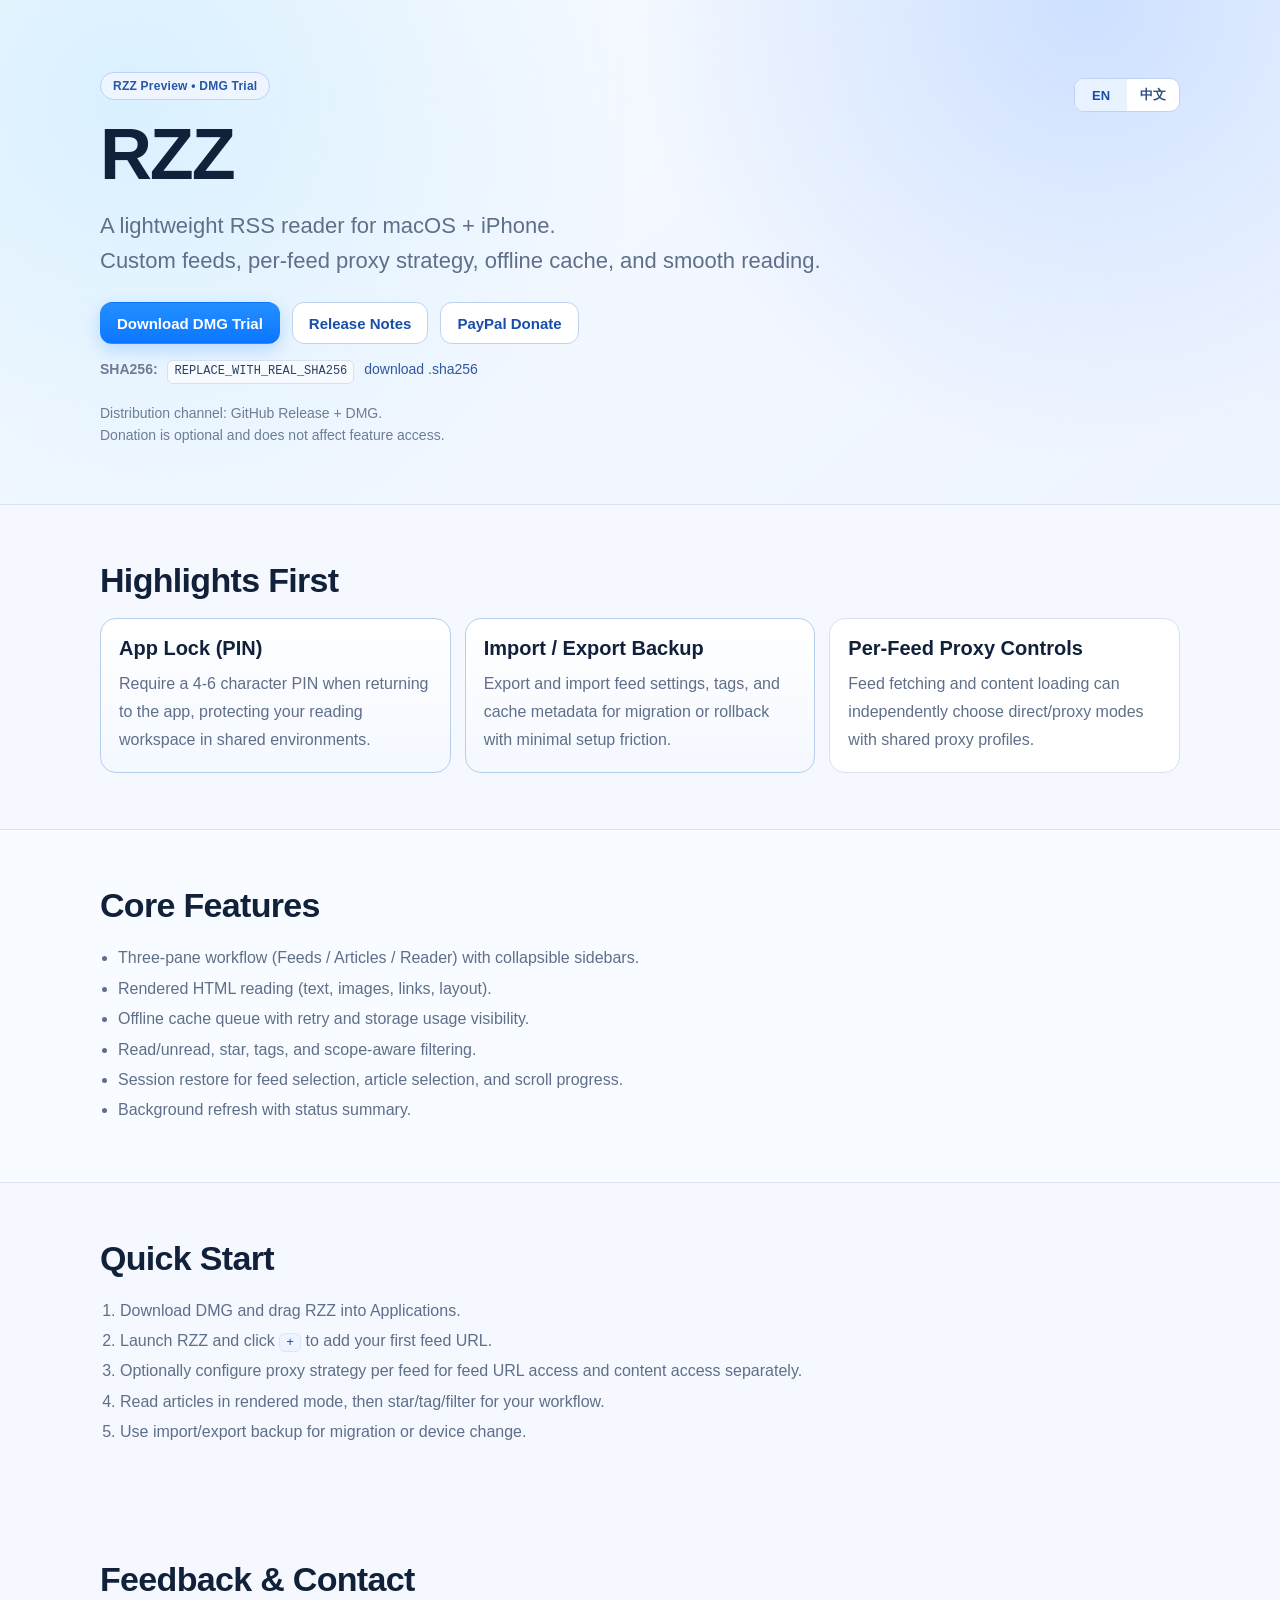
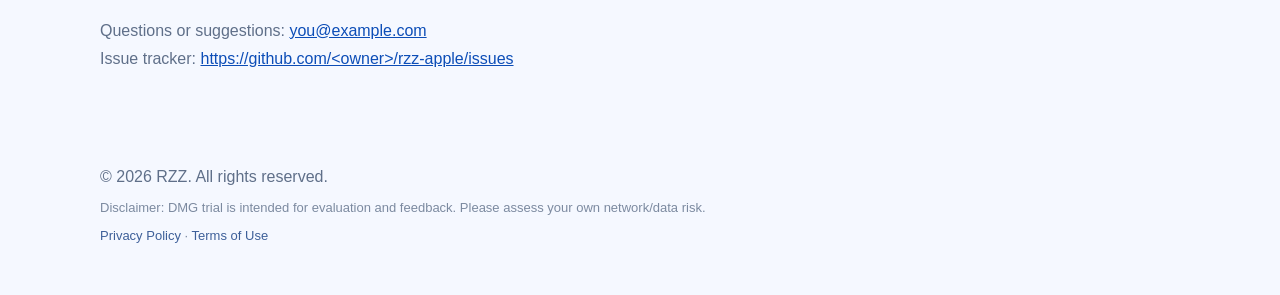
==== site/index.html @ 36cad852 "Simplify site layout and add SHA256 config fields" ====
<!doctype html>
<html lang="en">
<head>
  <meta charset="utf-8" />
  <meta name="viewport" content="width=device-width, initial-scale=1" />
  <title>RZZ - Lightweight RSS Reader for macOS & iPhone</title>
  <meta name="description" content="RZZ is a lightweight RSS reader for macOS and iPhone with app lock, import/export backup, proxy controls, and smooth reading." />
  <link rel="stylesheet" href="./styles.css" />
</head>
<body>
  <header class="hero">
    <div class="container">
      <div class="hero-top">
        <div class="badge" data-i18n="badge"></div>
        <div class="lang-switch" role="group" aria-label="Language switch">
          <button id="lang-en" class="lang-btn" type="button">EN</button>
          <button id="lang-zh" class="lang-btn" type="button">中文</button>
        </div>
      </div>
      <h1>RZZ</h1>
      <p class="subtitle" data-i18n-html="subtitle_html"></p>
      <div class="cta-row">
        <a id="link-download" class="btn primary" target="_blank" rel="noopener noreferrer" data-i18n="cta_download"></a>
        <a id="link-releases" class="btn ghost" target="_blank" rel="noopener noreferrer" data-i18n="cta_releases"></a>
        <a id="link-donate" class="btn ghost" target="_blank" rel="noopener noreferrer" data-i18n="cta_donate"></a>
      </div>
      <p class="meta checksum-line">
        <strong data-i18n="checksum_label"></strong>
        <code id="checksum-value"></code>
        <a id="link-checksum-file" class="checksum-link" target="_blank" rel="noopener noreferrer" data-i18n="checksum_file_label"></a>
      </p>
      <p class="meta" data-i18n-html="hero_meta_html"></p>
    </div>
  </header>

  <main>
    <section class="section">
      <div class="container">
        <h2 data-i18n="highlights_title"></h2>
        <div class="grid three">
          <article class="card card-strong">
            <h3 data-i18n="highlight_lock_title"></h3>
            <p data-i18n="highlight_lock_desc"></p>
          </article>
          <article class="card card-strong">
            <h3 data-i18n="highlight_backup_title"></h3>
            <p data-i18n="highlight_backup_desc"></p>
          </article>
          <article class="card">
            <h3 data-i18n="highlight_proxy_title"></h3>
            <p data-i18n="highlight_proxy_desc"></p>
          </article>
        </div>
      </div>
    </section>

    <section class="section alt">
      <div class="container">
        <h2 data-i18n="core_title"></h2>
        <ul class="feature-list">
          <li data-i18n="core_1"></li>
          <li data-i18n="core_2"></li>
          <li data-i18n="core_3"></li>
          <li data-i18n="core_4"></li>
          <li data-i18n="core_5"></li>
          <li data-i18n="core_6"></li>
        </ul>
      </div>
    </section>

    <section class="section">
      <div class="container">
        <h2 data-i18n="quickstart_title"></h2>
        <ol class="steps">
          <li data-i18n="step_1"></li>
          <li data-i18n-html="step_2_html"></li>
          <li data-i18n="step_3"></li>
          <li data-i18n="step_4"></li>
          <li data-i18n="step_5"></li>
        </ol>
      </div>
    </section>

    <section class="section">
      <div class="container">
        <h2 data-i18n="feedback_title"></h2>
        <p>
          <span data-i18n="feedback_email_label"></span>
          <a id="link-feedback-email"></a>
        </p>
        <p>
          <span data-i18n="feedback_issue_label"></span>
          <a id="link-issues" target="_blank" rel="noopener noreferrer"></a>
        </p>
      </div>
    </section>
  </main>

  <footer class="footer">
    <div class="container">
      <p>© <span id="year"></span> RZZ. All rights reserved.</p>
      <p class="small" data-i18n="footer_disclaimer"></p>
      <p class="small legal-links">
        <a href="./privacy.html" data-i18n="footer_privacy"></a>
        <span> · </span>
        <a href="./terms.html" data-i18n="footer_terms"></a>
      </p>
    </div>
  </footer>

  <script src="./config.js"></script>
  <script src="./app.js"></script>
</body>
</html>
---- site/styles.css ----
:root {
  --bg: #f5f8ff;
  --card: #ffffff;
  --text: #12213a;
  --muted: #5f6f89;
  --line: #d8e1f0;
  --brand: #0a76ff;
  --brand-2: #0c4db7;
}

* {
  box-sizing: border-box;
}

html, body {
  margin: 0;
  padding: 0;
  font-family: -apple-system, BlinkMacSystemFont, "SF Pro Text", "Helvetica Neue", sans-serif;
  color: var(--text);
  background: var(--bg);
}

a {
  color: var(--brand-2);
}

.container {
  width: min(1080px, 92vw);
  margin: 0 auto;
}

.hero {
  background:
    radial-gradient(circle at 10% 20%, #d9f0ff 0, transparent 42%),
    radial-gradient(circle at 85% 0%, #cde0ff 0, transparent 38%),
    linear-gradient(140deg, #f8fbff 0%, #eef4ff 100%);
  border-bottom: 1px solid var(--line);
  padding: 72px 0 58px;
}

.badge {
  display: inline-block;
  border: 1px solid #bad1ff;
  background: #eef5ff;
  color: #2456aa;
  border-radius: 999px;
  font-size: 12px;
  font-weight: 600;
  letter-spacing: .02em;
  padding: 6px 12px;
  margin-bottom: 18px;
}

.hero-top {
  display: flex;
  align-items: center;
  justify-content: space-between;
  gap: 12px;
}

.lang-switch {
  display: inline-flex;
  align-items: center;
  border: 1px solid #bfd2f2;
  border-radius: 10px;
  background: #fff;
  overflow: hidden;
}

.lang-btn {
  min-width: 52px;
  height: 32px;
  border: 0;
  background: transparent;
  color: #2f4f80;
  font-weight: 600;
  font-size: 13px;
  cursor: pointer;
}

.lang-btn.active {
  background: #e9f2ff;
  color: #184eaa;
}

h1 {
  margin: 0;
  font-size: clamp(40px, 8vw, 72px);
  letter-spacing: -0.03em;
  line-height: 1;
}

.subtitle {
  font-size: clamp(17px, 2vw, 22px);
  line-height: 1.6;
  margin: 18px 0 24px;
  color: var(--muted);
}

.cta-row {
  display: flex;
  flex-wrap: wrap;
  gap: 12px;
}

.btn {
  display: inline-flex;
  align-items: center;
  justify-content: center;
  min-height: 42px;
  border-radius: 12px;
  text-decoration: none;
  font-weight: 600;
  font-size: 15px;
  padding: 0 16px;
  border: 1px solid transparent;
  transition: .18s ease;
}

.btn.primary {
  background: linear-gradient(180deg, #2490ff 0%, #0a76ff 100%);
  color: #fff;
  box-shadow: 0 6px 18px rgba(10, 118, 255, .22);
}

.btn.primary:hover {
  transform: translateY(-1px);
}

.btn.ghost {
  background: #fff;
  border-color: #bfd2f2;
  color: #184eaa;
}

.btn.ghost:hover {
  background: #f5f9ff;
}

.meta {
  margin: 18px 0 0;
  color: #6d7d96;
  font-size: 14px;
  line-height: 1.6;
}

.checksum-line {
  margin-top: 14px;
}

.checksum-line code {
  display: inline-block;
  padding: 1px 6px;
  margin: 0 6px;
  border: 1px solid #d7e1f1;
  border-radius: 6px;
  background: #f7faff;
  color: #284164;
  font-size: 12px;
  word-break: break-all;
}

.checksum-link {
  color: #2f58a0;
  text-decoration: none;
  border-bottom: 1px solid transparent;
}

.checksum-link:hover {
  border-bottom-color: #2f58a0;
}

.section {
  padding: 56px 0;
}

.section.alt {
  border-top: 1px solid var(--line);
  border-bottom: 1px solid var(--line);
  background: #f8fbff;
}

h2 {
  margin: 0 0 18px;
  font-size: clamp(24px, 3.2vw, 34px);
  letter-spacing: -0.02em;
}

h3 {
  margin: 0 0 10px;
  font-size: 20px;
}

p {
  margin: 0;
  line-height: 1.75;
  color: var(--muted);
}

.grid.three {
  display: grid;
  gap: 14px;
  grid-template-columns: repeat(3, minmax(0, 1fr));
}

.card {
  background: var(--card);
  border: 1px solid var(--line);
  border-radius: 16px;
  padding: 18px;
}

.card.card-strong {
  border-color: #b8ceef;
  background: linear-gradient(180deg, #ffffff 0%, #f4f8ff 100%);
}

.feature-list {
  margin: 0;
  padding-left: 18px;
  color: var(--muted);
  line-height: 1.9;
}

.steps {
  margin: 0;
  padding-left: 20px;
  color: var(--muted);
  line-height: 1.9;
}

.steps code {
  background: #eef4ff;
  border: 1px solid #d9e6fb;
  border-radius: 6px;
  padding: 1px 6px;
  color: #1a4ca3;
}

.footer {
  padding: 34px 0 48px;
}

.footer p {
  margin: 0;
}

.footer .small {
  margin-top: 6px;
  font-size: 13px;
  color: #7c8aa0;
}

.legal-links a {
  color: #3d5f99;
  text-decoration: none;
  border-bottom: 1px solid transparent;
}

.legal-links a:hover {
  border-bottom-color: #3d5f99;
}

@media (max-width: 900px) {
  .hero-top {
    align-items: flex-start;
    flex-direction: column;
  }

  .grid.three {
    grid-template-columns: 1fr;
  }
}
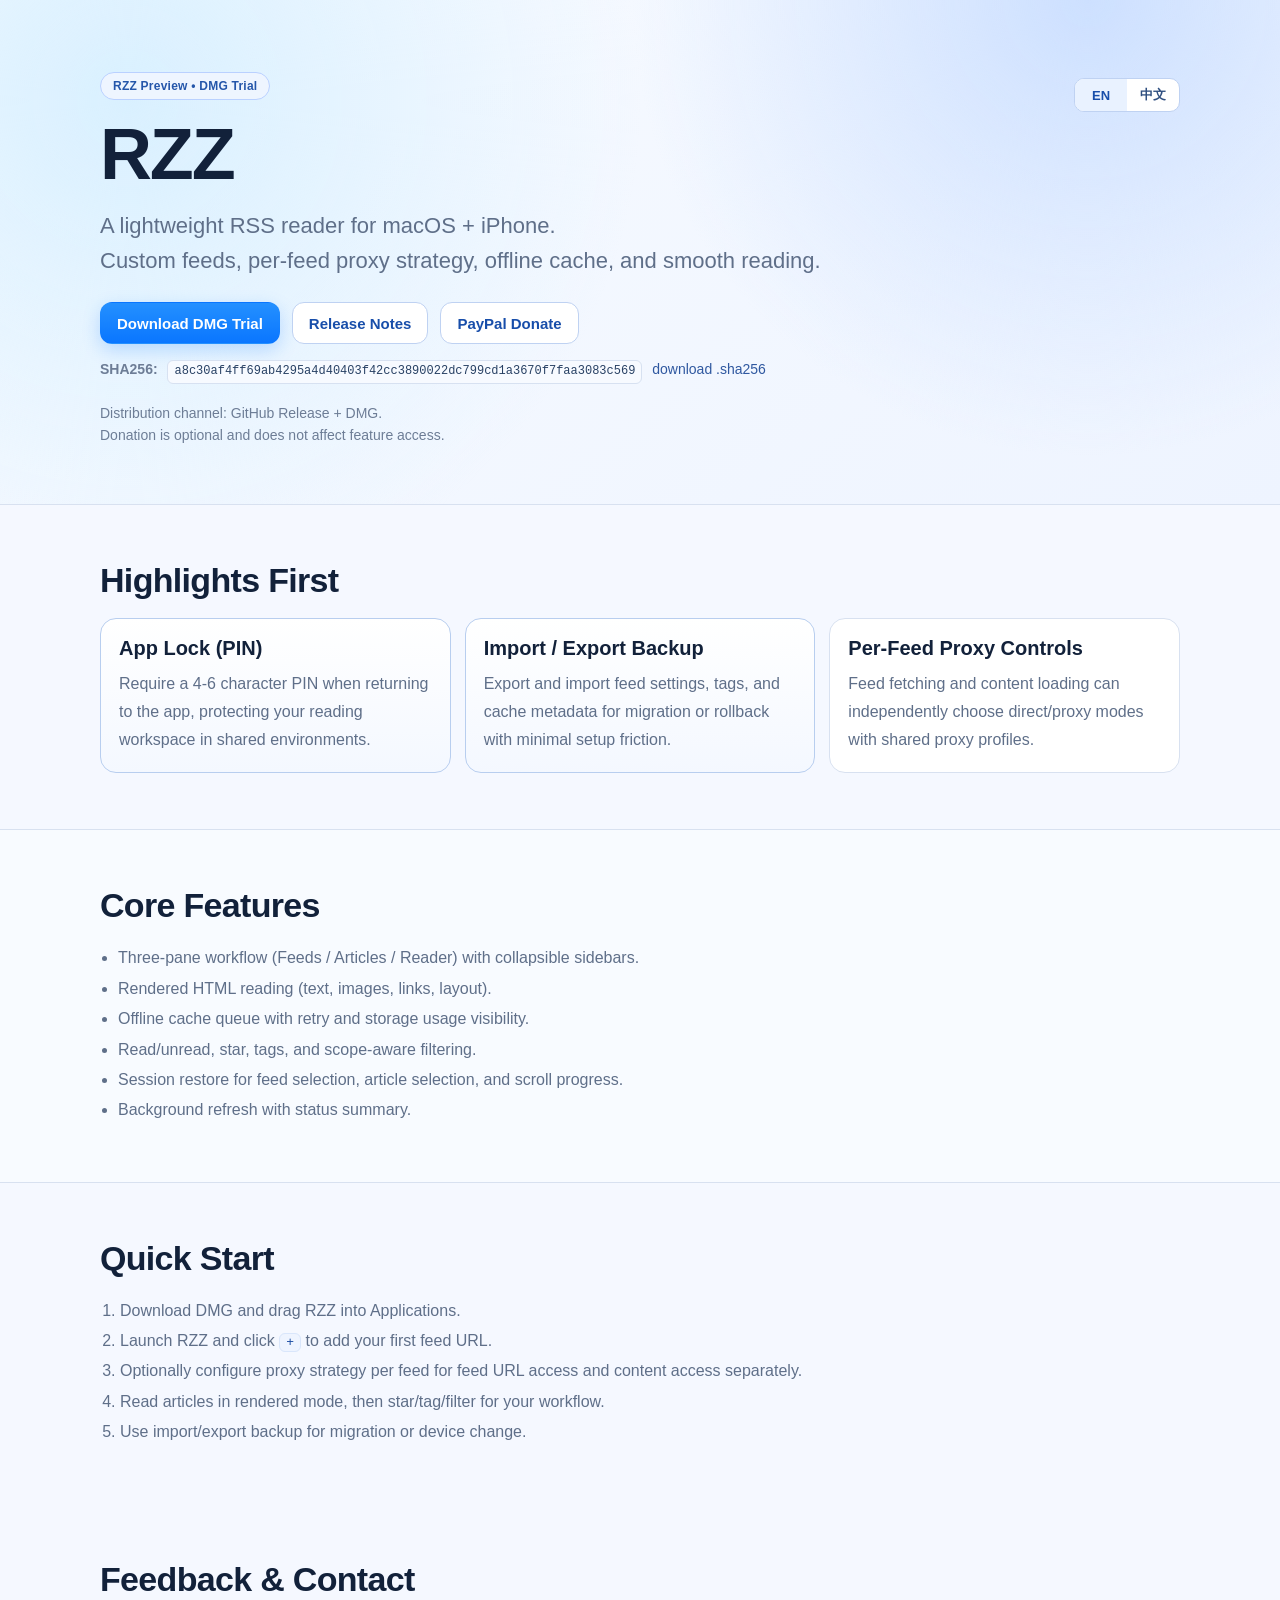
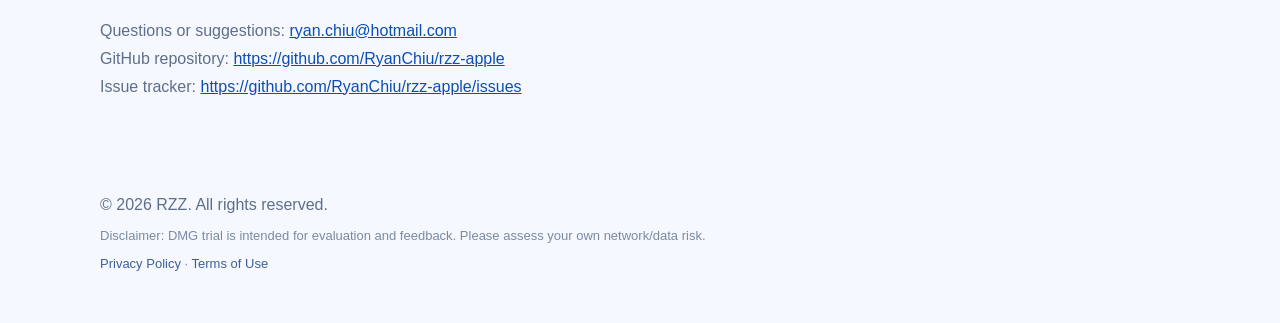
==== commit 565b9af6: "Update site links and public GitHub/repo metadata" ====
--- a/site/index.html
+++ b/site/index.html
@@ -89,6 +89,10 @@
           <a id="link-feedback-email"></a>
         </p>
         <p>
+          <span data-i18n="feedback_repo_label"></span>
+          <a id="link-repo" target="_blank" rel="noopener noreferrer"></a>
+        </p>
+        <p>
           <span data-i18n="feedback_issue_label"></span>
           <a id="link-issues" target="_blank" rel="noopener noreferrer"></a>
         </p>
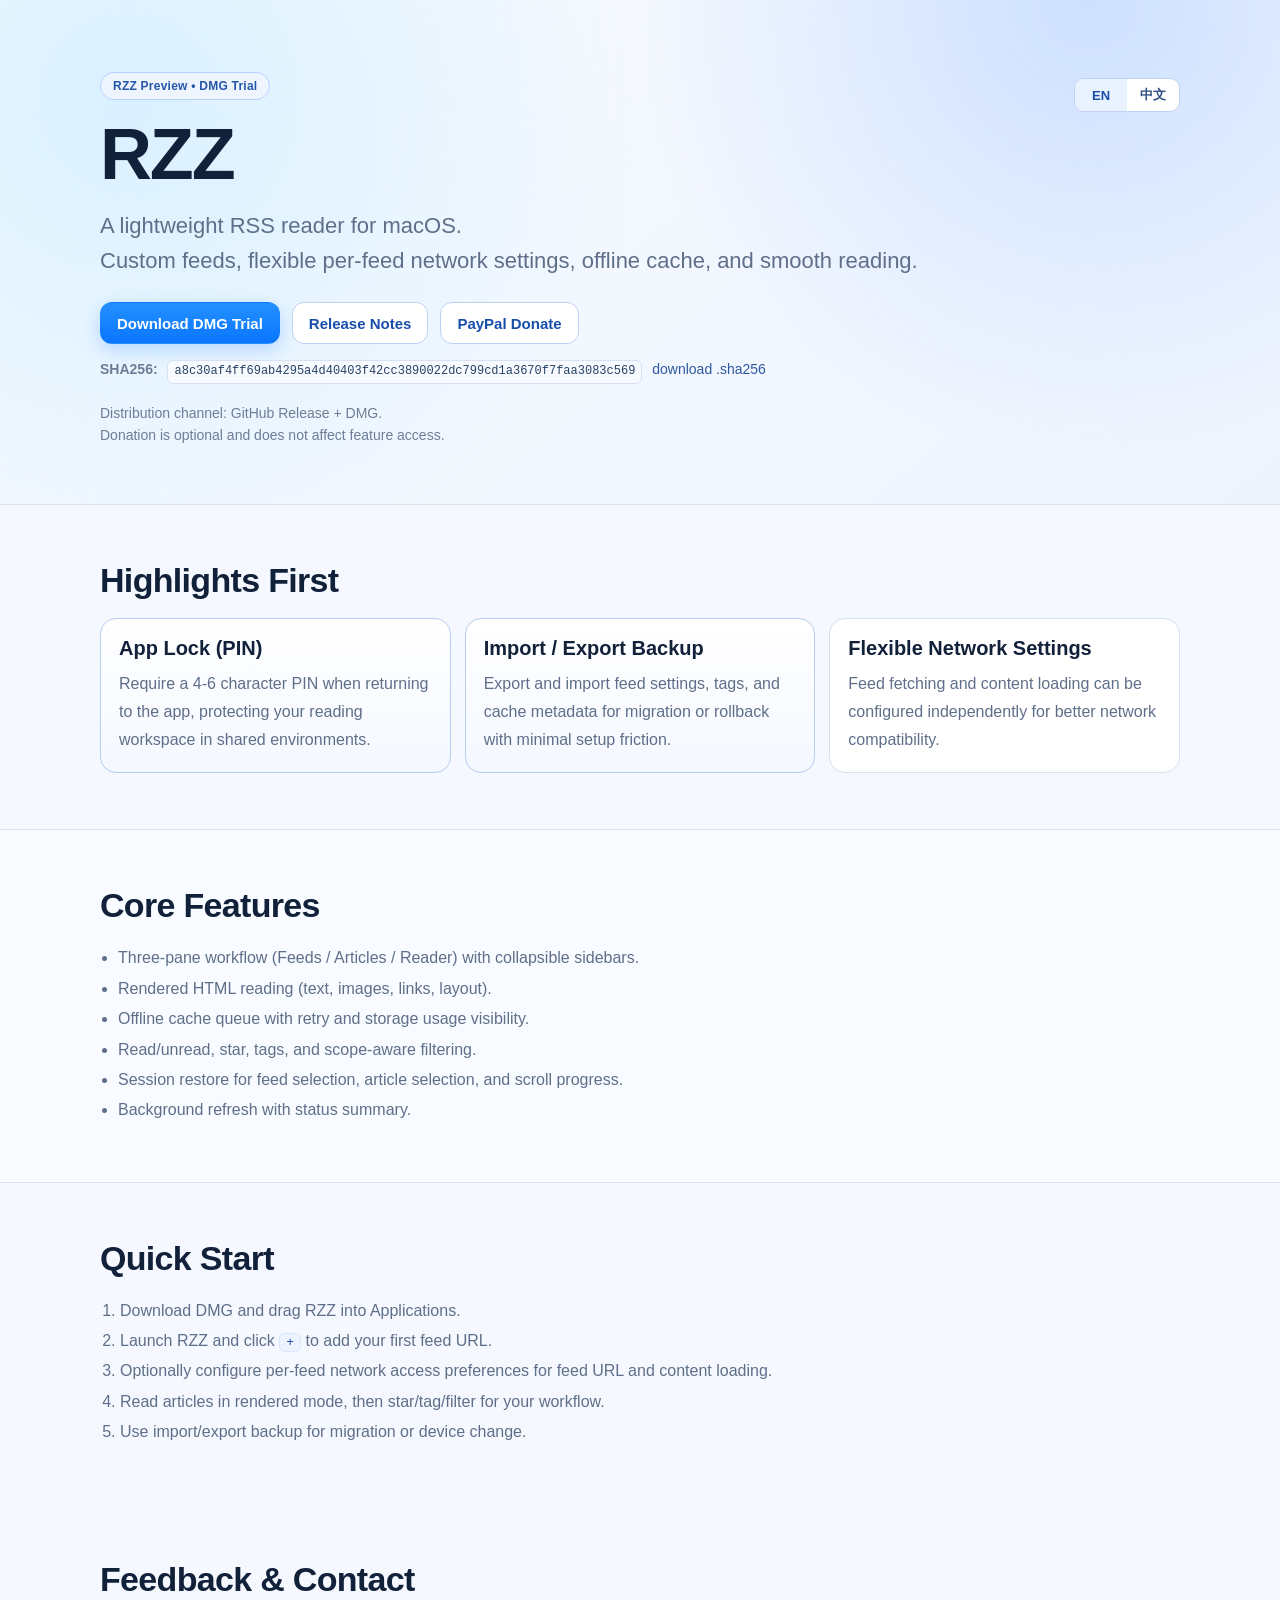
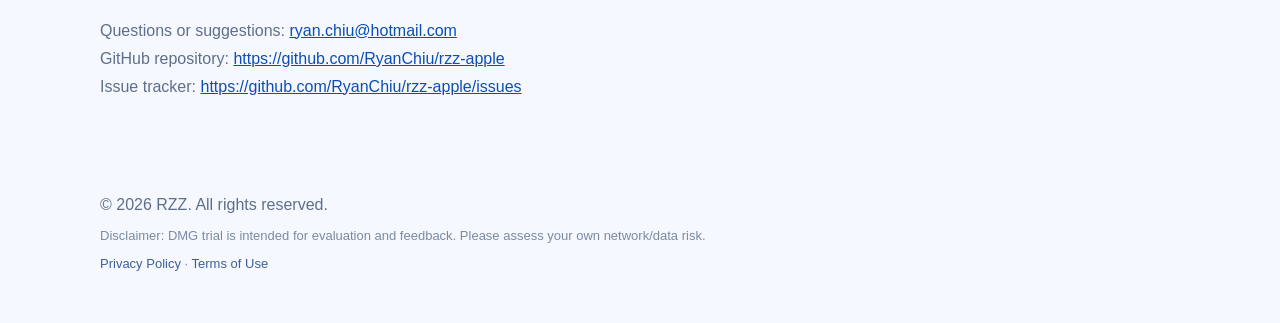
==== commit 871ea91e: "Refine site copy to macOS-only and neutral network wording" ====
--- a/site/index.html
+++ b/site/index.html
@@ -3,8 +3,8 @@
 <head>
   <meta charset="utf-8" />
   <meta name="viewport" content="width=device-width, initial-scale=1" />
-  <title>RZZ - Lightweight RSS Reader for macOS & iPhone</title>
-  <meta name="description" content="RZZ is a lightweight RSS reader for macOS and iPhone with app lock, import/export backup, proxy controls, and smooth reading." />
+  <title>RZZ - Lightweight RSS Reader for macOS</title>
+  <meta name="description" content="RZZ is a lightweight RSS reader for macOS with app lock, import/export backup, flexible network settings, and smooth reading." />
   <link rel="stylesheet" href="./styles.css" />
 </head>
 <body>
@@ -47,8 +47,8 @@
             <p data-i18n="highlight_backup_desc"></p>
           </article>
           <article class="card">
-            <h3 data-i18n="highlight_proxy_title"></h3>
-            <p data-i18n="highlight_proxy_desc"></p>
+            <h3 data-i18n="highlight_network_title"></h3>
+            <p data-i18n="highlight_network_desc"></p>
           </article>
         </div>
       </div>
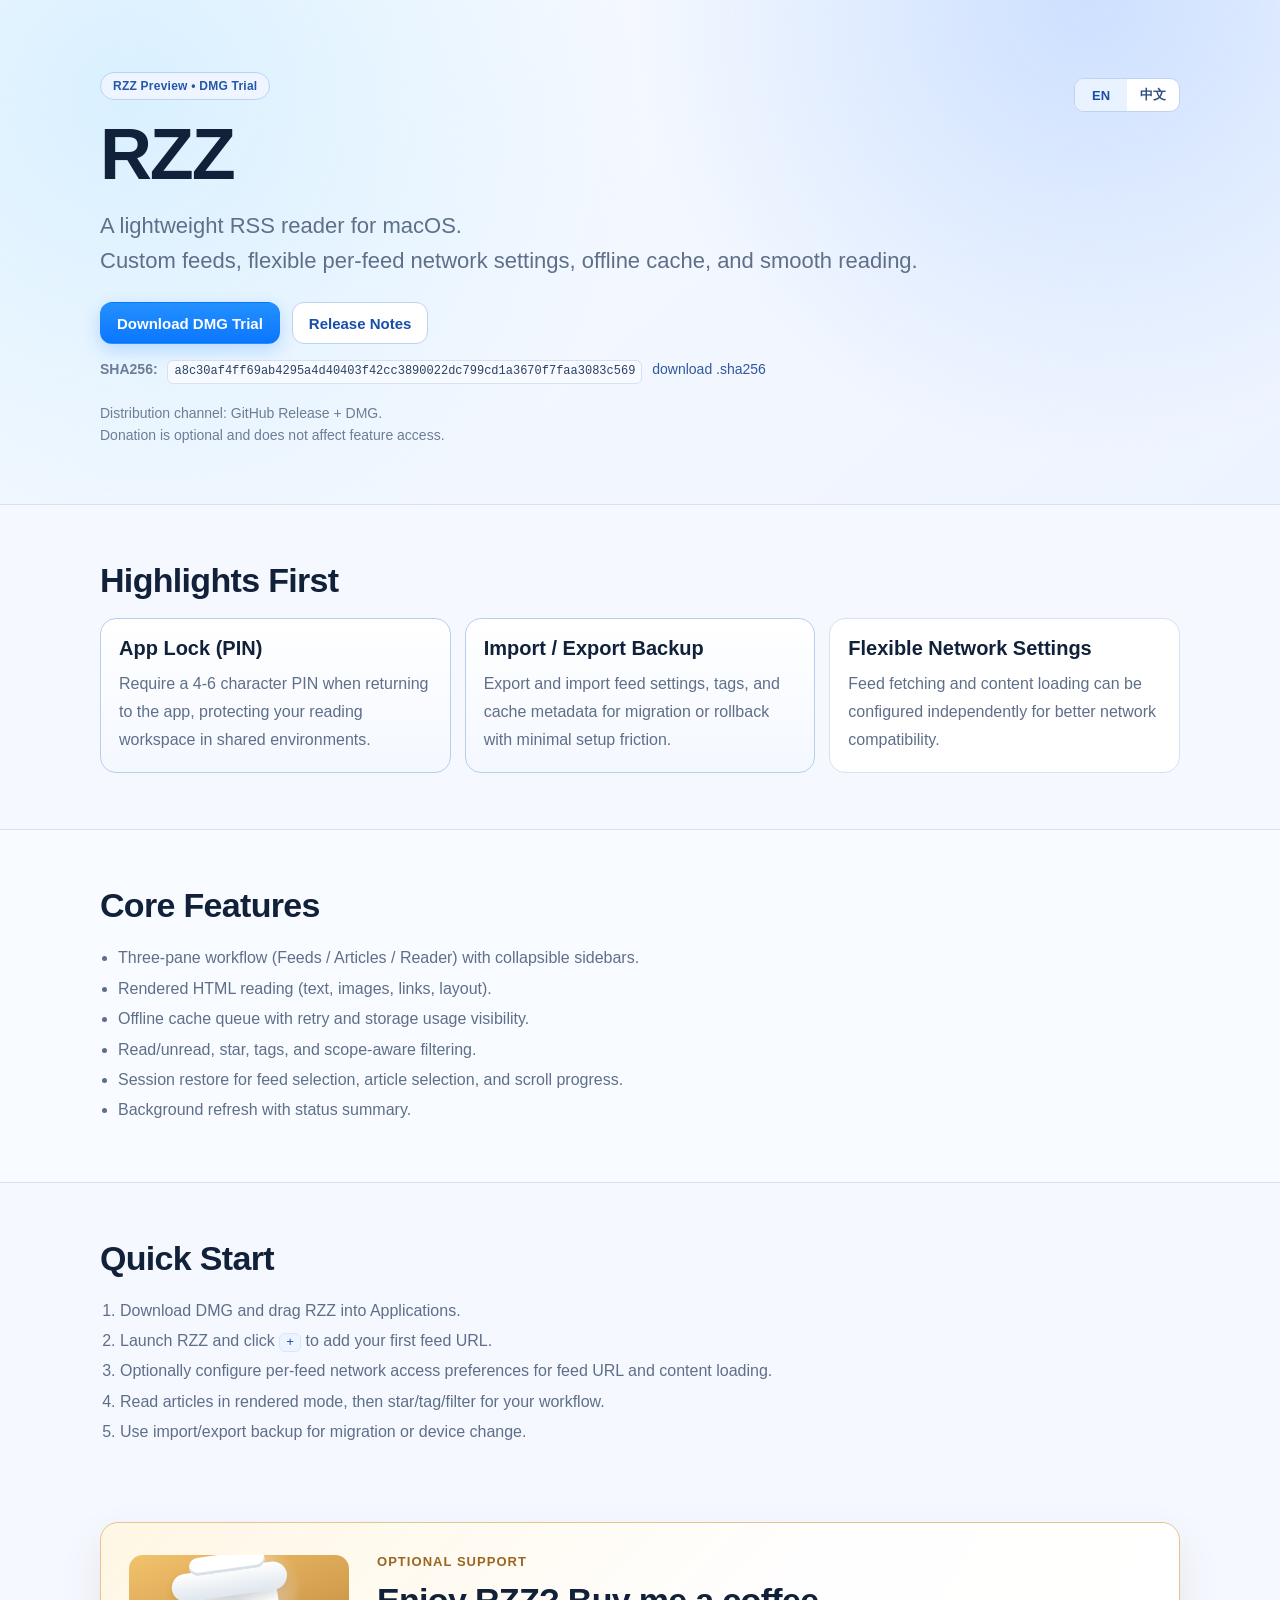
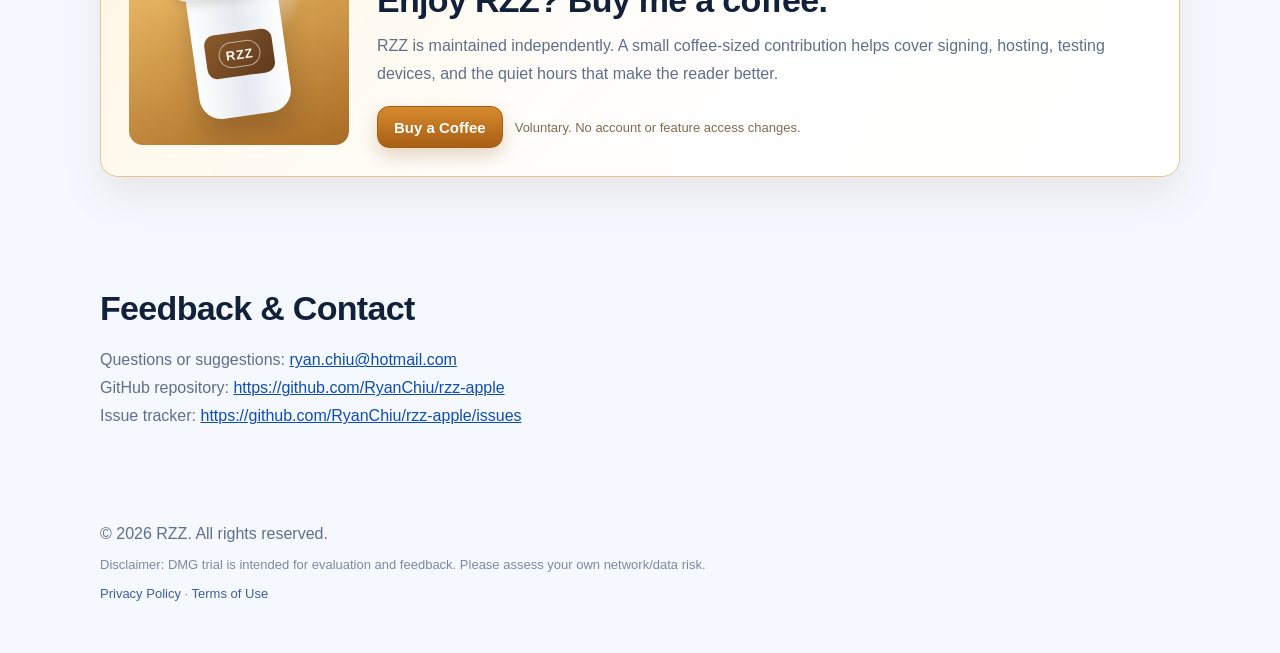
==== commit 340345ee: "Add coffee support card to site" ====
--- a/site/index.html
+++ b/site/index.html
@@ -22,7 +22,6 @@
       <div class="cta-row">
         <a id="link-download" class="btn primary" target="_blank" rel="noopener noreferrer" data-i18n="cta_download"></a>
         <a id="link-releases" class="btn ghost" target="_blank" rel="noopener noreferrer" data-i18n="cta_releases"></a>
-        <a id="link-donate" class="btn ghost" target="_blank" rel="noopener noreferrer" data-i18n="cta_donate"></a>
       </div>
       <p class="meta checksum-line">
         <strong data-i18n="checksum_label"></strong>
@@ -47,8 +46,8 @@
             <p data-i18n="highlight_backup_desc"></p>
           </article>
           <article class="card">
-            <h3 data-i18n="highlight_network_title"></h3>
-            <p data-i18n="highlight_network_desc"></p>
+            <h3 data-i18n="highlight_network_title">Flexible Network Settings</h3>
+            <p data-i18n="highlight_network_desc">Feed fetching and content loading can be configured independently for better network compatibility.</p>
           </article>
         </div>
       </div>
@@ -78,6 +77,28 @@
           <li data-i18n="step_4"></li>
           <li data-i18n="step_5"></li>
         </ol>
+      </div>
+    </section>
+
+    <section class="section support-section">
+      <div class="container">
+        <div class="support-card">
+          <div class="coffee-visual" aria-hidden="true">
+            <div class="coffee-cup">
+              <div class="coffee-lid"></div>
+              <div class="coffee-sleeve"></div>
+            </div>
+          </div>
+          <div class="support-copy">
+            <p class="support-kicker" data-i18n="support_kicker"></p>
+            <h2 data-i18n="support_title"></h2>
+            <p data-i18n="support_desc"></p>
+            <div class="support-actions">
+              <a id="link-donate" class="btn coffee" target="_blank" rel="noopener noreferrer" data-i18n="support_cta"></a>
+              <span class="support-note" data-i18n="support_note"></span>
+            </div>
+          </div>
+        </div>
       </div>
     </section>
 
--- a/site/styles.css
+++ b/site/styles.css
@@ -237,6 +237,132 @@
   color: #1a4ca3;
 }
 
+.support-section {
+  padding-top: 18px;
+}
+
+.support-card {
+  display: grid;
+  grid-template-columns: 220px minmax(0, 1fr);
+  gap: 28px;
+  align-items: center;
+  border: 1px solid #e3c58d;
+  border-radius: 18px;
+  padding: 28px;
+  background:
+    linear-gradient(135deg, rgba(255, 248, 232, .94) 0%, rgba(255, 255, 255, .96) 54%),
+    linear-gradient(120deg, #fbdfa4 0%, #f7faff 100%);
+  box-shadow: 0 18px 42px rgba(110, 78, 31, .10);
+}
+
+.coffee-visual {
+  min-height: 190px;
+  display: grid;
+  place-items: center;
+  border-radius: 14px;
+  background:
+    radial-gradient(circle at 54% 20%, rgba(255, 255, 255, .9), transparent 28%),
+    linear-gradient(160deg, #f2c26c 0%, #a96b25 100%);
+  overflow: hidden;
+}
+
+.coffee-cup {
+  position: relative;
+  width: 92px;
+  height: 132px;
+  border-radius: 14px 14px 22px 22px;
+  background: linear-gradient(90deg, #fefefe 0%, #e4e9ef 52%, #ffffff 100%);
+  box-shadow: 0 18px 26px rgba(62, 40, 19, .26);
+  transform: rotate(-8deg);
+}
+
+.coffee-cup::before {
+  content: "";
+  position: absolute;
+  top: -17px;
+  left: -12px;
+  width: 116px;
+  height: 28px;
+  border-radius: 999px;
+  background: linear-gradient(180deg, #ffffff 0%, #dfe6ee 100%);
+  box-shadow: 0 5px 10px rgba(65, 47, 26, .14);
+}
+
+.coffee-lid {
+  position: absolute;
+  top: -31px;
+  left: 8px;
+  width: 76px;
+  height: 18px;
+  border-radius: 999px;
+  background: #ffffff;
+  box-shadow: inset 0 -3px 0 #d9e0e8;
+}
+
+.coffee-sleeve {
+  position: absolute;
+  left: 12px;
+  right: 12px;
+  top: 48px;
+  height: 44px;
+  border-radius: 10px;
+  background:
+    linear-gradient(135deg, #8a5b2c 0%, #5f381c 100%);
+}
+
+.coffee-sleeve::after {
+  content: "RZZ";
+  position: absolute;
+  inset: 9px 13px;
+  display: grid;
+  place-items: center;
+  border: 1px solid rgba(255, 255, 255, .55);
+  border-radius: 999px;
+  color: #fff8ec;
+  font-size: 13px;
+  font-weight: 800;
+  letter-spacing: .06em;
+}
+
+.support-kicker {
+  margin-bottom: 8px;
+  color: #9b641f;
+  font-size: 13px;
+  font-weight: 800;
+  letter-spacing: .08em;
+  text-transform: uppercase;
+}
+
+.support-copy h2 {
+  margin-bottom: 12px;
+}
+
+.support-actions {
+  display: flex;
+  flex-wrap: wrap;
+  gap: 12px;
+  align-items: center;
+  margin-top: 18px;
+}
+
+.btn.coffee {
+  color: #fff;
+  border-color: #9f5d16;
+  background: linear-gradient(180deg, #d78a2d 0%, #a85f15 100%);
+  box-shadow: 0 8px 18px rgba(142, 83, 18, .24);
+}
+
+.btn.coffee:hover {
+  transform: translateY(-1px);
+  background: linear-gradient(180deg, #e09534 0%, #95520e 100%);
+}
+
+.support-note {
+  color: #826b52;
+  font-size: 13px;
+  line-height: 1.5;
+}
+
 .footer {
   padding: 34px 0 48px;
 }
@@ -270,4 +396,24 @@
   .grid.three {
     grid-template-columns: 1fr;
   }
-}
+
+  .support-card {
+    grid-template-columns: 1fr;
+    padding: 20px;
+  }
+
+  .coffee-visual {
+    min-height: 150px;
+  }
+}
+
+@media (max-width: 520px) {
+  .support-actions {
+    align-items: stretch;
+    flex-direction: column;
+  }
+
+  .btn.coffee {
+    width: 100%;
+  }
+}
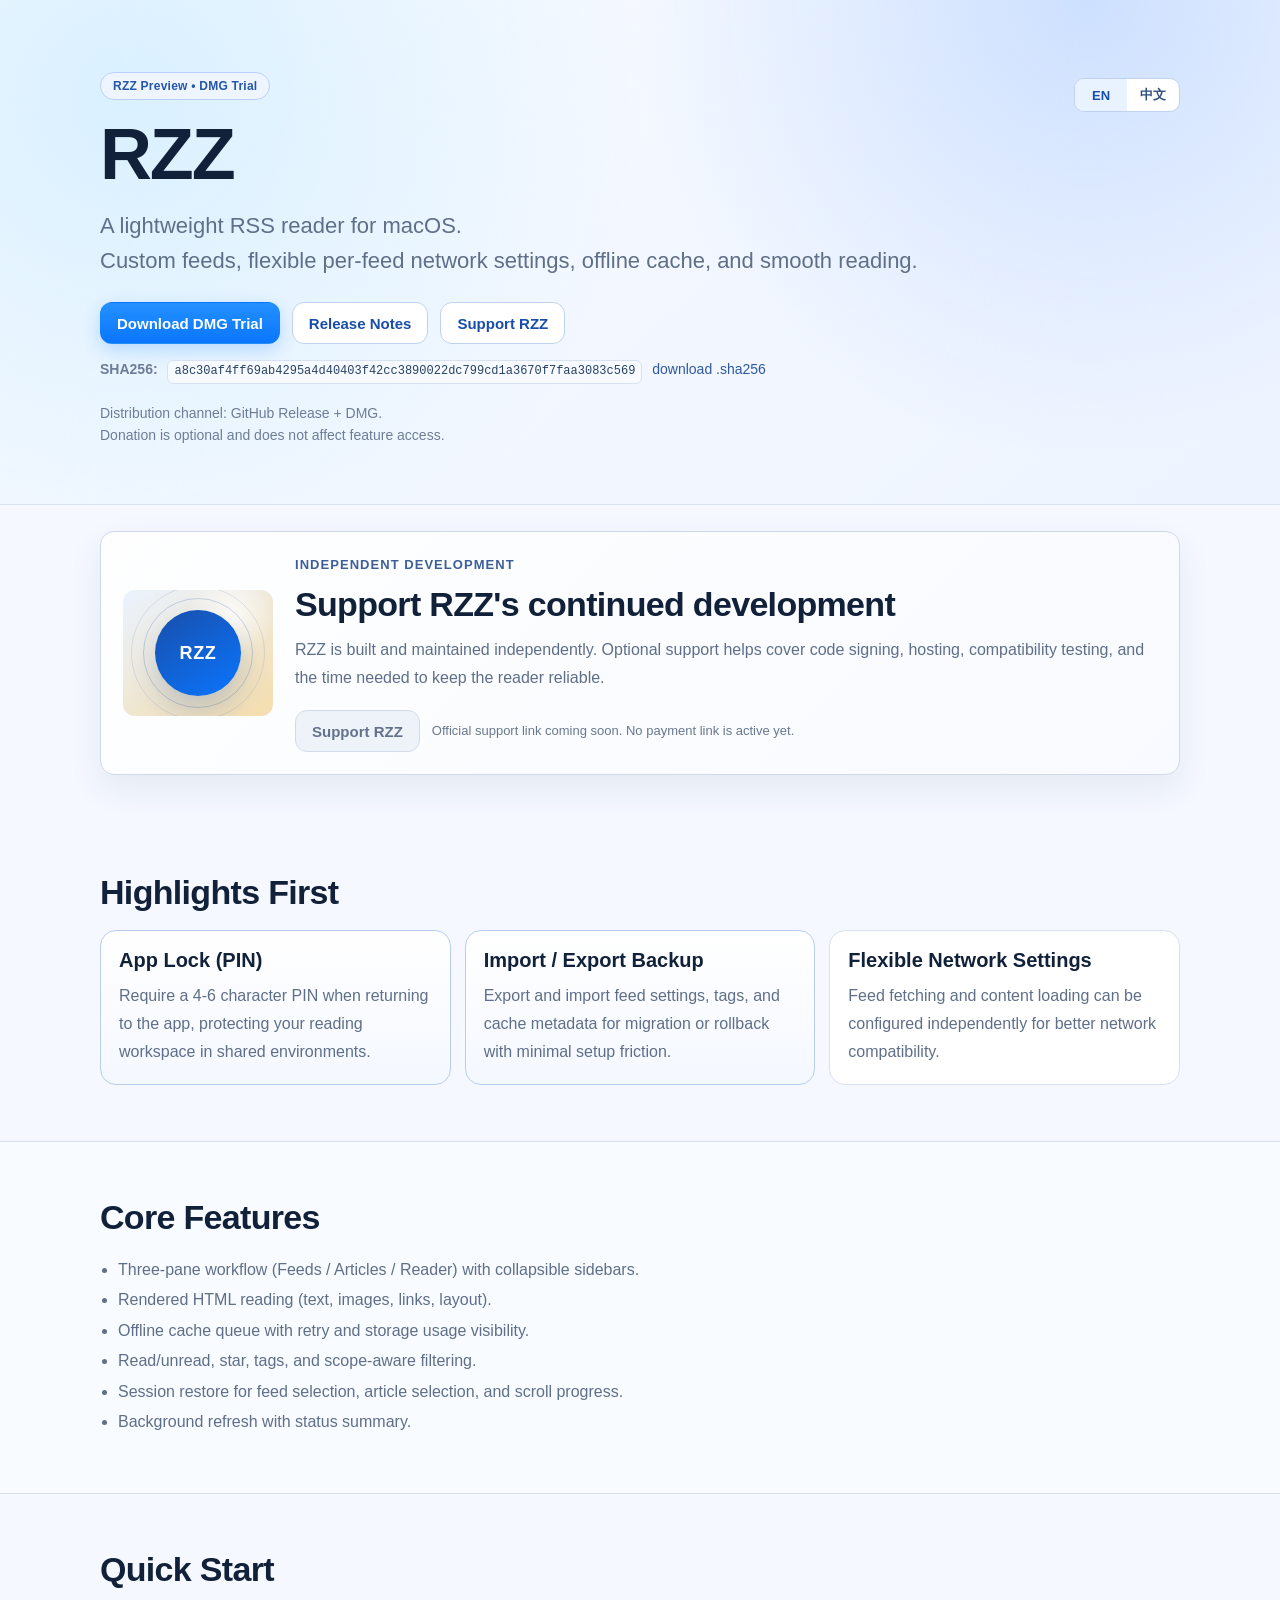
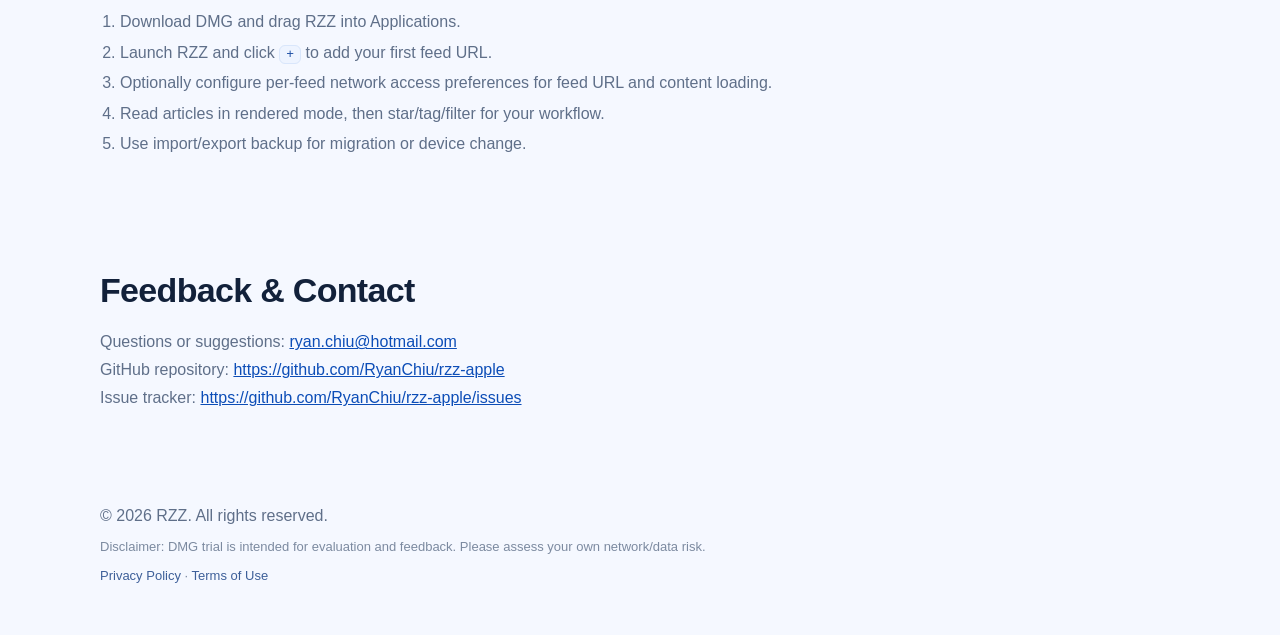
==== commit 2032c801: "Refine site support entry" ====
--- a/site/index.html
+++ b/site/index.html
@@ -22,6 +22,7 @@
       <div class="cta-row">
         <a id="link-download" class="btn primary" target="_blank" rel="noopener noreferrer" data-i18n="cta_download"></a>
         <a id="link-releases" class="btn ghost" target="_blank" rel="noopener noreferrer" data-i18n="cta_releases"></a>
+        <a id="link-support-hero" class="btn ghost" data-i18n="cta_support"></a>
       </div>
       <p class="meta checksum-line">
         <strong data-i18n="checksum_label"></strong>
@@ -33,6 +34,27 @@
   </header>
 
   <main>
+    <section id="support" class="section support-section">
+      <div class="container">
+        <div class="support-card">
+          <div class="support-visual" aria-hidden="true">
+            <div class="support-emblem">
+              <span>RZZ</span>
+            </div>
+          </div>
+          <div class="support-copy">
+            <p class="support-kicker" data-i18n="support_kicker"></p>
+            <h2 data-i18n="support_title"></h2>
+            <p data-i18n="support_desc"></p>
+            <div class="support-actions">
+              <a id="link-donate" class="btn support-button" target="_blank" rel="noopener noreferrer" data-i18n="support_cta"></a>
+              <span id="support-note" class="support-note"></span>
+            </div>
+          </div>
+        </div>
+      </div>
+    </section>
+
     <section class="section">
       <div class="container">
         <h2 data-i18n="highlights_title"></h2>
@@ -80,28 +102,6 @@
       </div>
     </section>
 
-    <section class="section support-section">
-      <div class="container">
-        <div class="support-card">
-          <div class="coffee-visual" aria-hidden="true">
-            <div class="coffee-cup">
-              <div class="coffee-lid"></div>
-              <div class="coffee-sleeve"></div>
-            </div>
-          </div>
-          <div class="support-copy">
-            <p class="support-kicker" data-i18n="support_kicker"></p>
-            <h2 data-i18n="support_title"></h2>
-            <p data-i18n="support_desc"></p>
-            <div class="support-actions">
-              <a id="link-donate" class="btn coffee" target="_blank" rel="noopener noreferrer" data-i18n="support_cta"></a>
-              <span class="support-note" data-i18n="support_note"></span>
-            </div>
-          </div>
-        </div>
-      </div>
-    </section>
-
     <section class="section">
       <div class="container">
         <h2 data-i18n="feedback_title"></h2>
--- a/site/styles.css
+++ b/site/styles.css
@@ -238,95 +238,72 @@
 }
 
 .support-section {
-  padding-top: 18px;
+  padding: 26px 0 42px;
 }
 
 .support-card {
   display: grid;
-  grid-template-columns: 220px minmax(0, 1fr);
-  gap: 28px;
+  grid-template-columns: 150px minmax(0, 1fr);
+  gap: 22px;
   align-items: center;
-  border: 1px solid #e3c58d;
-  border-radius: 18px;
-  padding: 28px;
+  border: 1px solid #cfd9e8;
+  border-radius: 14px;
+  padding: 22px;
   background:
-    linear-gradient(135deg, rgba(255, 248, 232, .94) 0%, rgba(255, 255, 255, .96) 54%),
-    linear-gradient(120deg, #fbdfa4 0%, #f7faff 100%);
-  box-shadow: 0 18px 42px rgba(110, 78, 31, .10);
-}
-
-.coffee-visual {
-  min-height: 190px;
+    linear-gradient(135deg, rgba(255, 255, 255, .96) 0%, rgba(247, 250, 255, .98) 100%),
+    linear-gradient(120deg, #e8f1ff 0%, #fff8ec 100%);
+  box-shadow: 0 14px 34px rgba(42, 63, 102, .08);
+}
+
+.support-visual {
+  min-height: 126px;
   display: grid;
   place-items: center;
-  border-radius: 14px;
+  border-radius: 12px;
   background:
-    radial-gradient(circle at 54% 20%, rgba(255, 255, 255, .9), transparent 28%),
-    linear-gradient(160deg, #f2c26c 0%, #a96b25 100%);
+    radial-gradient(circle at 72% 20%, rgba(255, 255, 255, .82), transparent 30%),
+    linear-gradient(145deg, #eaf3ff 0%, #f5ddac 100%);
   overflow: hidden;
 }
 
-.coffee-cup {
+.support-emblem {
   position: relative;
-  width: 92px;
-  height: 132px;
-  border-radius: 14px 14px 22px 22px;
-  background: linear-gradient(90deg, #fefefe 0%, #e4e9ef 52%, #ffffff 100%);
-  box-shadow: 0 18px 26px rgba(62, 40, 19, .26);
-  transform: rotate(-8deg);
-}
-
-.coffee-cup::before {
+  width: 86px;
+  height: 86px;
+  border-radius: 999px;
+  display: grid;
+  place-items: center;
+  color: #ffffff;
+  background: linear-gradient(145deg, #184eaa 0%, #0a76ff 100%);
+  box-shadow: 0 16px 28px rgba(24, 78, 170, .22);
+}
+
+.support-emblem::before,
+.support-emblem::after {
   content: "";
   position: absolute;
-  top: -17px;
-  left: -12px;
-  width: 116px;
-  height: 28px;
+  border: 1px solid rgba(24, 78, 170, .22);
   border-radius: 999px;
-  background: linear-gradient(180deg, #ffffff 0%, #dfe6ee 100%);
-  box-shadow: 0 5px 10px rgba(65, 47, 26, .14);
-}
-
-.coffee-lid {
-  position: absolute;
-  top: -31px;
-  left: 8px;
-  width: 76px;
-  height: 18px;
-  border-radius: 999px;
-  background: #ffffff;
-  box-shadow: inset 0 -3px 0 #d9e0e8;
-}
-
-.coffee-sleeve {
-  position: absolute;
-  left: 12px;
-  right: 12px;
-  top: 48px;
-  height: 44px;
-  border-radius: 10px;
-  background:
-    linear-gradient(135deg, #8a5b2c 0%, #5f381c 100%);
-}
-
-.coffee-sleeve::after {
-  content: "RZZ";
-  position: absolute;
-  inset: 9px 13px;
-  display: grid;
-  place-items: center;
-  border: 1px solid rgba(255, 255, 255, .55);
-  border-radius: 999px;
-  color: #fff8ec;
-  font-size: 13px;
+}
+
+.support-emblem::before {
+  inset: -12px;
+}
+
+.support-emblem::after {
+  inset: -24px;
+  opacity: .56;
+}
+
+.support-emblem span {
+  font-size: 18px;
   font-weight: 800;
-  letter-spacing: .06em;
+  letter-spacing: .04em;
 }
 
 .support-kicker {
   margin-bottom: 8px;
-  color: #9b641f;
+  color: #3d5f99;
   font-size: 13px;
   font-weight: 800;
   letter-spacing: .08em;
@@ -345,20 +322,30 @@
   margin-top: 18px;
 }
 
-.btn.coffee {
+.btn.support-button {
   color: #fff;
-  border-color: #9f5d16;
-  background: linear-gradient(180deg, #d78a2d 0%, #a85f15 100%);
-  box-shadow: 0 8px 18px rgba(142, 83, 18, .24);
-}
-
-.btn.coffee:hover {
+  border-color: #184eaa;
+  background: linear-gradient(180deg, #2b82f6 0%, #184eaa 100%);
+  box-shadow: 0 8px 18px rgba(24, 78, 170, .20);
+}
+
+.btn.support-button:hover {
   transform: translateY(-1px);
-  background: linear-gradient(180deg, #e09534 0%, #95520e 100%);
+  background: linear-gradient(180deg, #338bff 0%, #164897 100%);
+}
+
+.btn.support-button.disabled,
+.btn.support-button.disabled:hover {
+  cursor: default;
+  color: #63728a;
+  border-color: #d2dce9;
+  background: #eef3fa;
+  box-shadow: none;
+  transform: none;
 }
 
 .support-note {
-  color: #826b52;
+  color: #68788f;
   font-size: 13px;
   line-height: 1.5;
 }
@@ -402,8 +389,8 @@
     padding: 20px;
   }
 
-  .coffee-visual {
-    min-height: 150px;
+  .support-visual {
+    min-height: 126px;
   }
 }
 
@@ -413,7 +400,7 @@
     flex-direction: column;
   }
 
-  .btn.coffee {
+  .btn.support-button {
     width: 100%;
   }
 }
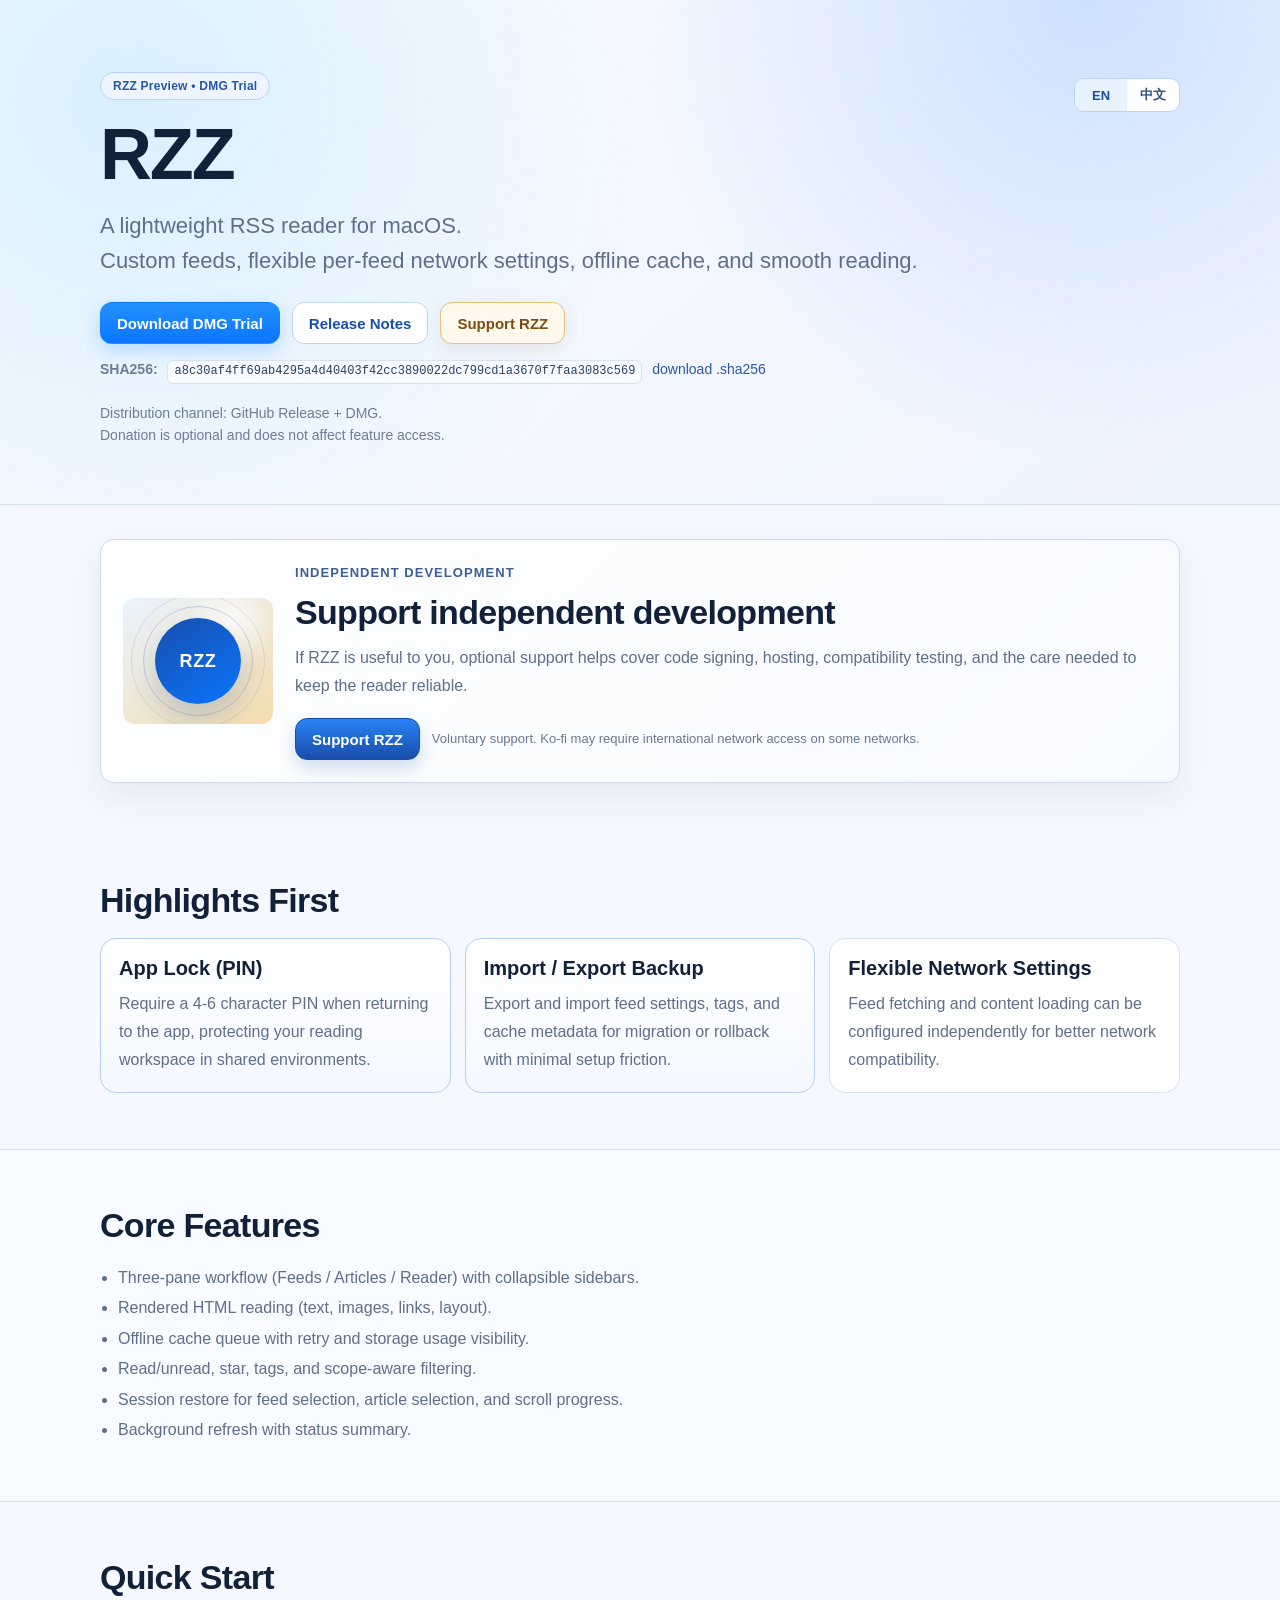
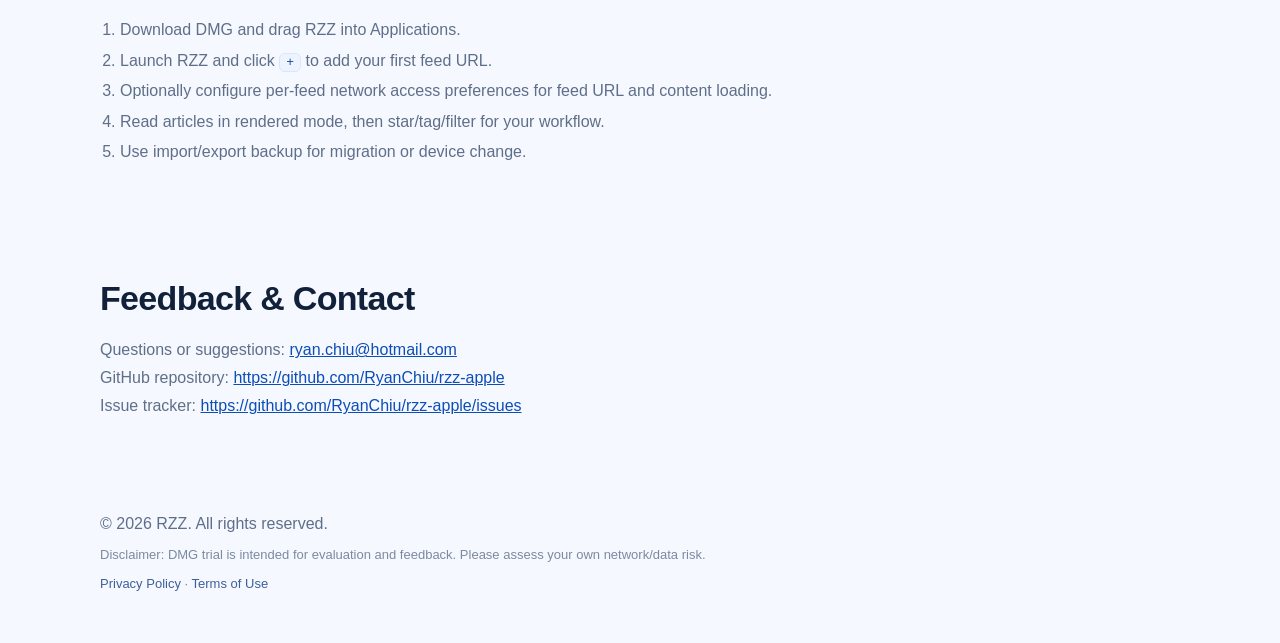
==== commit 012c5ef1: "Improve site support entry visibility" ====
--- a/site/index.html
+++ b/site/index.html
@@ -5,7 +5,7 @@
   <meta name="viewport" content="width=device-width, initial-scale=1" />
   <title>RZZ - Lightweight RSS Reader for macOS</title>
   <meta name="description" content="RZZ is a lightweight RSS reader for macOS with app lock, import/export backup, flexible network settings, and smooth reading." />
-  <link rel="stylesheet" href="./styles.css" />
+  <link rel="stylesheet" href="./styles.css?v=20260525-support-entry" />
 </head>
 <body>
   <header class="hero">
@@ -22,7 +22,7 @@
       <div class="cta-row">
         <a id="link-download" class="btn primary" target="_blank" rel="noopener noreferrer" data-i18n="cta_download"></a>
         <a id="link-releases" class="btn ghost" target="_blank" rel="noopener noreferrer" data-i18n="cta_releases"></a>
-        <a id="link-support-hero" class="btn ghost" data-i18n="cta_support"></a>
+        <a id="link-support-hero" class="btn support-hero" href="#support" data-i18n="cta_support"></a>
       </div>
       <p class="meta checksum-line">
         <strong data-i18n="checksum_label"></strong>
@@ -133,7 +133,7 @@
     </div>
   </footer>
 
-  <script src="./config.js"></script>
-  <script src="./app.js"></script>
+  <script src="./config.js?v=20260525-support-entry"></script>
+  <script src="./app.js?v=20260525-support-entry"></script>
 </body>
 </html>
--- a/site/styles.css
+++ b/site/styles.css
@@ -137,6 +137,18 @@
   background: #f5f9ff;
 }
 
+.btn.support-hero {
+  color: #7a4d10;
+  border-color: #e5c278;
+  background: #fff8ec;
+  box-shadow: 0 5px 16px rgba(121, 80, 20, .10);
+}
+
+.btn.support-hero:hover {
+  background: #fff2d9;
+  transform: translateY(-1px);
+}
+
 .meta {
   margin: 18px 0 0;
   color: #6d7d96;
@@ -238,7 +250,7 @@
 }
 
 .support-section {
-  padding: 26px 0 42px;
+  padding: 34px 0 42px;
 }
 
 .support-card {
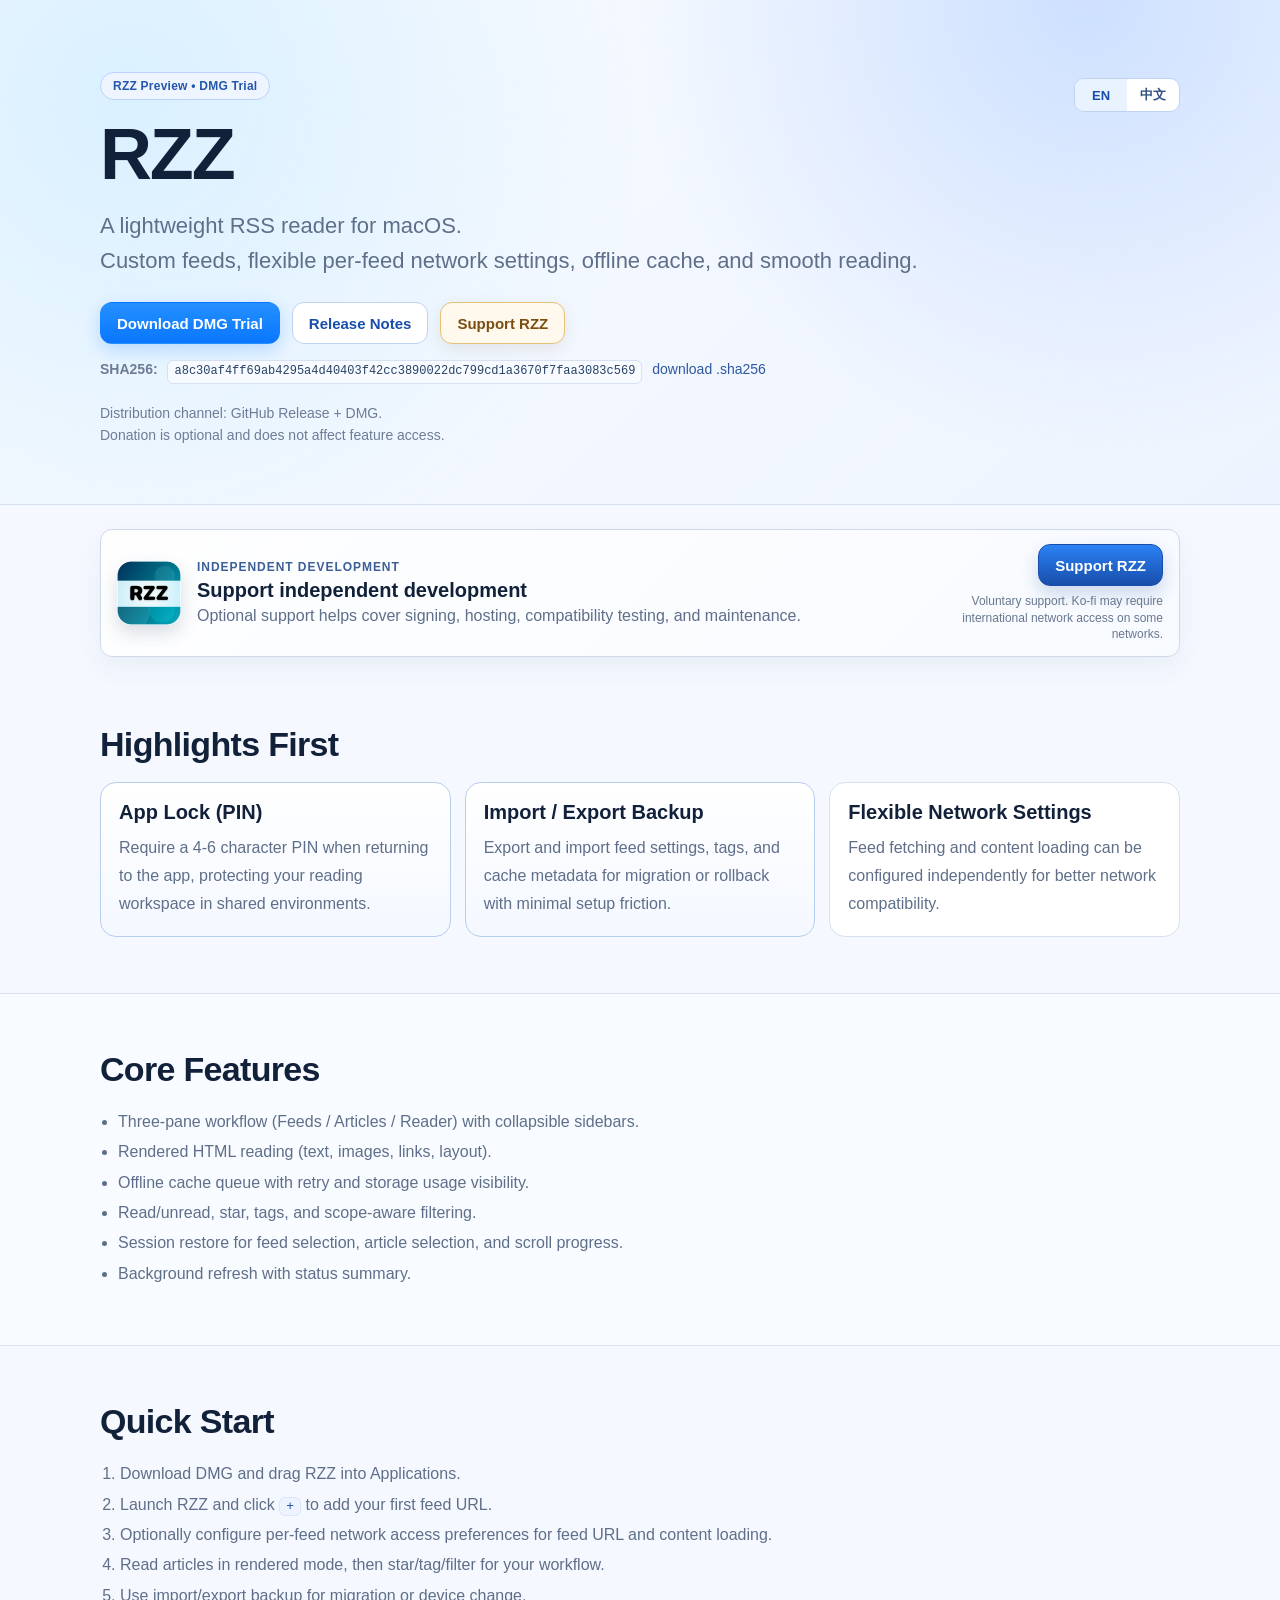
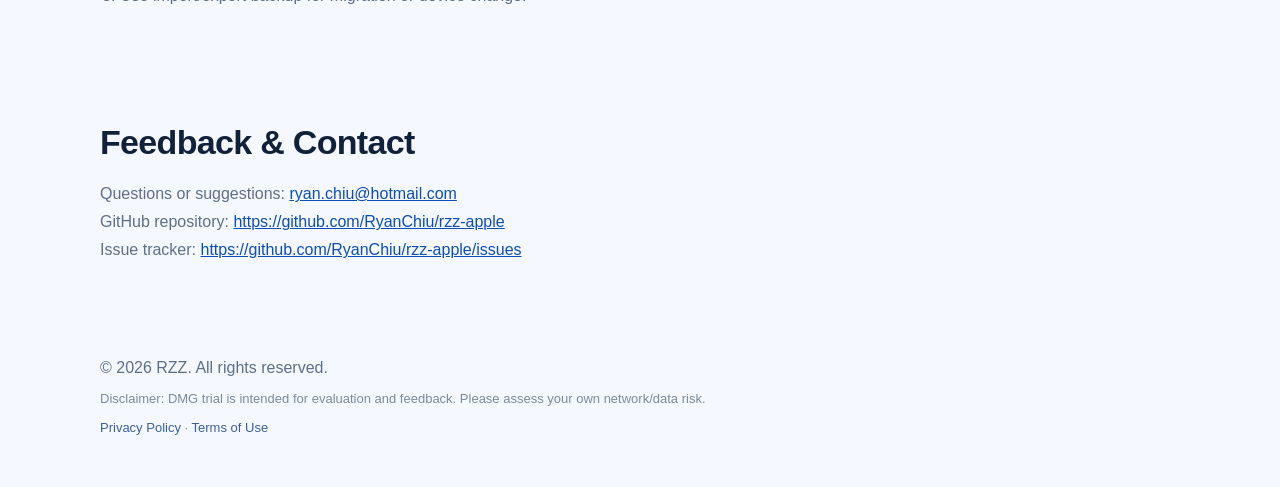
==== commit 3155e90a: "Use app icon in compact support strip" ====
--- a/site/index.html
+++ b/site/index.html
@@ -5,7 +5,7 @@
   <meta name="viewport" content="width=device-width, initial-scale=1" />
   <title>RZZ - Lightweight RSS Reader for macOS</title>
   <meta name="description" content="RZZ is a lightweight RSS reader for macOS with app lock, import/export backup, flexible network settings, and smooth reading." />
-  <link rel="stylesheet" href="./styles.css?v=20260525-support-entry" />
+  <link rel="stylesheet" href="./styles.css?v=20260525-support-strip-2" />
 </head>
 <body>
   <header class="hero">
@@ -37,19 +37,15 @@
     <section id="support" class="section support-section">
       <div class="container">
         <div class="support-card">
-          <div class="support-visual" aria-hidden="true">
-            <div class="support-emblem">
-              <span>RZZ</span>
-            </div>
-          </div>
+          <img class="support-icon" src="./assets/rzz-app-icon.png" alt="RZZ app icon" width="64" height="64" />
           <div class="support-copy">
             <p class="support-kicker" data-i18n="support_kicker"></p>
             <h2 data-i18n="support_title"></h2>
             <p data-i18n="support_desc"></p>
-            <div class="support-actions">
-              <a id="link-donate" class="btn support-button" target="_blank" rel="noopener noreferrer" data-i18n="support_cta"></a>
-              <span id="support-note" class="support-note"></span>
-            </div>
+          </div>
+          <div class="support-actions">
+            <a id="link-donate" class="btn support-button" target="_blank" rel="noopener noreferrer" data-i18n="support_cta"></a>
+            <span id="support-note" class="support-note"></span>
           </div>
         </div>
       </div>
@@ -133,7 +129,7 @@
     </div>
   </footer>
 
-  <script src="./config.js?v=20260525-support-entry"></script>
-  <script src="./app.js?v=20260525-support-entry"></script>
+  <script src="./config.js?v=20260525-support-strip-2"></script>
+  <script src="./app.js?v=20260525-support-strip-2"></script>
 </body>
 </html>
--- a/site/styles.css
+++ b/site/styles.css
@@ -250,88 +250,56 @@
 }
 
 .support-section {
-  padding: 34px 0 42px;
+  padding: 24px 0 12px;
 }
 
 .support-card {
   display: grid;
-  grid-template-columns: 150px minmax(0, 1fr);
-  gap: 22px;
+  grid-template-columns: 64px minmax(0, 1fr) auto;
+  gap: 16px;
   align-items: center;
   border: 1px solid #cfd9e8;
-  border-radius: 14px;
-  padding: 22px;
+  border-radius: 12px;
   background:
     linear-gradient(135deg, rgba(255, 255, 255, .96) 0%, rgba(247, 250, 255, .98) 100%),
     linear-gradient(120deg, #e8f1ff 0%, #fff8ec 100%);
-  box-shadow: 0 14px 34px rgba(42, 63, 102, .08);
-}
-
-.support-visual {
-  min-height: 126px;
-  display: grid;
-  place-items: center;
-  border-radius: 12px;
-  background:
-    radial-gradient(circle at 72% 20%, rgba(255, 255, 255, .82), transparent 30%),
-    linear-gradient(145deg, #eaf3ff 0%, #f5ddac 100%);
-  overflow: hidden;
-}
-
-.support-emblem {
-  position: relative;
-  width: 86px;
-  height: 86px;
-  border-radius: 999px;
-  display: grid;
-  place-items: center;
-  color: #ffffff;
-  background: linear-gradient(145deg, #184eaa 0%, #0a76ff 100%);
-  box-shadow: 0 16px 28px rgba(24, 78, 170, .22);
-}
-
-.support-emblem::before,
-.support-emblem::after {
-  content: "";
-  position: absolute;
-  border: 1px solid rgba(24, 78, 170, .22);
-  border-radius: 999px;
-}
-
-.support-emblem::before {
-  inset: -12px;
-}
-
-.support-emblem::after {
-  inset: -24px;
-  opacity: .56;
-}
-
-.support-emblem span {
-  font-size: 18px;
-  font-weight: 800;
-  letter-spacing: .04em;
+  padding: 14px 16px;
+  box-shadow: 0 10px 28px rgba(42, 63, 102, .06);
+}
+
+.support-icon {
+  display: block;
+  width: 64px;
+  height: 64px;
+  border-radius: 14px;
+  box-shadow: 0 8px 18px rgba(31, 48, 78, .16);
 }
 
 .support-kicker {
-  margin-bottom: 8px;
+  margin-bottom: 2px;
   color: #3d5f99;
-  font-size: 13px;
+  font-size: 12px;
   font-weight: 800;
   letter-spacing: .08em;
   text-transform: uppercase;
 }
 
 .support-copy h2 {
-  margin-bottom: 12px;
+  margin: 0 0 2px;
+  font-size: 20px;
+  letter-spacing: 0;
+}
+
+.support-copy p {
+  line-height: 1.55;
 }
 
 .support-actions {
   display: flex;
-  flex-wrap: wrap;
-  gap: 12px;
-  align-items: center;
-  margin-top: 18px;
+  flex-direction: column;
+  gap: 7px;
+  align-items: flex-end;
+  margin-top: 0;
 }
 
 .btn.support-button {
@@ -357,9 +325,11 @@
 }
 
 .support-note {
+  max-width: 230px;
   color: #68788f;
-  font-size: 13px;
-  line-height: 1.5;
+  font-size: 12px;
+  line-height: 1.35;
+  text-align: right;
 }
 
 .footer {
@@ -397,16 +367,38 @@
   }
 
   .support-card {
-    grid-template-columns: 1fr;
-    padding: 20px;
-  }
-
-  .support-visual {
-    min-height: 126px;
+    grid-template-columns: 52px minmax(0, 1fr);
+    gap: 14px;
+  }
+
+  .support-icon {
+    width: 52px;
+    height: 52px;
+    border-radius: 12px;
+  }
+
+  .support-actions {
+    grid-column: 2;
+    align-items: flex-start;
+    margin-top: 4px;
+  }
+
+  .support-note {
+    max-width: none;
+    text-align: left;
   }
 }
 
 @media (max-width: 520px) {
+  .support-card {
+    padding: 16px;
+  }
+
+  .support-icon {
+    width: 56px;
+    height: 56px;
+  }
+
   .support-actions {
     align-items: stretch;
     flex-direction: column;
